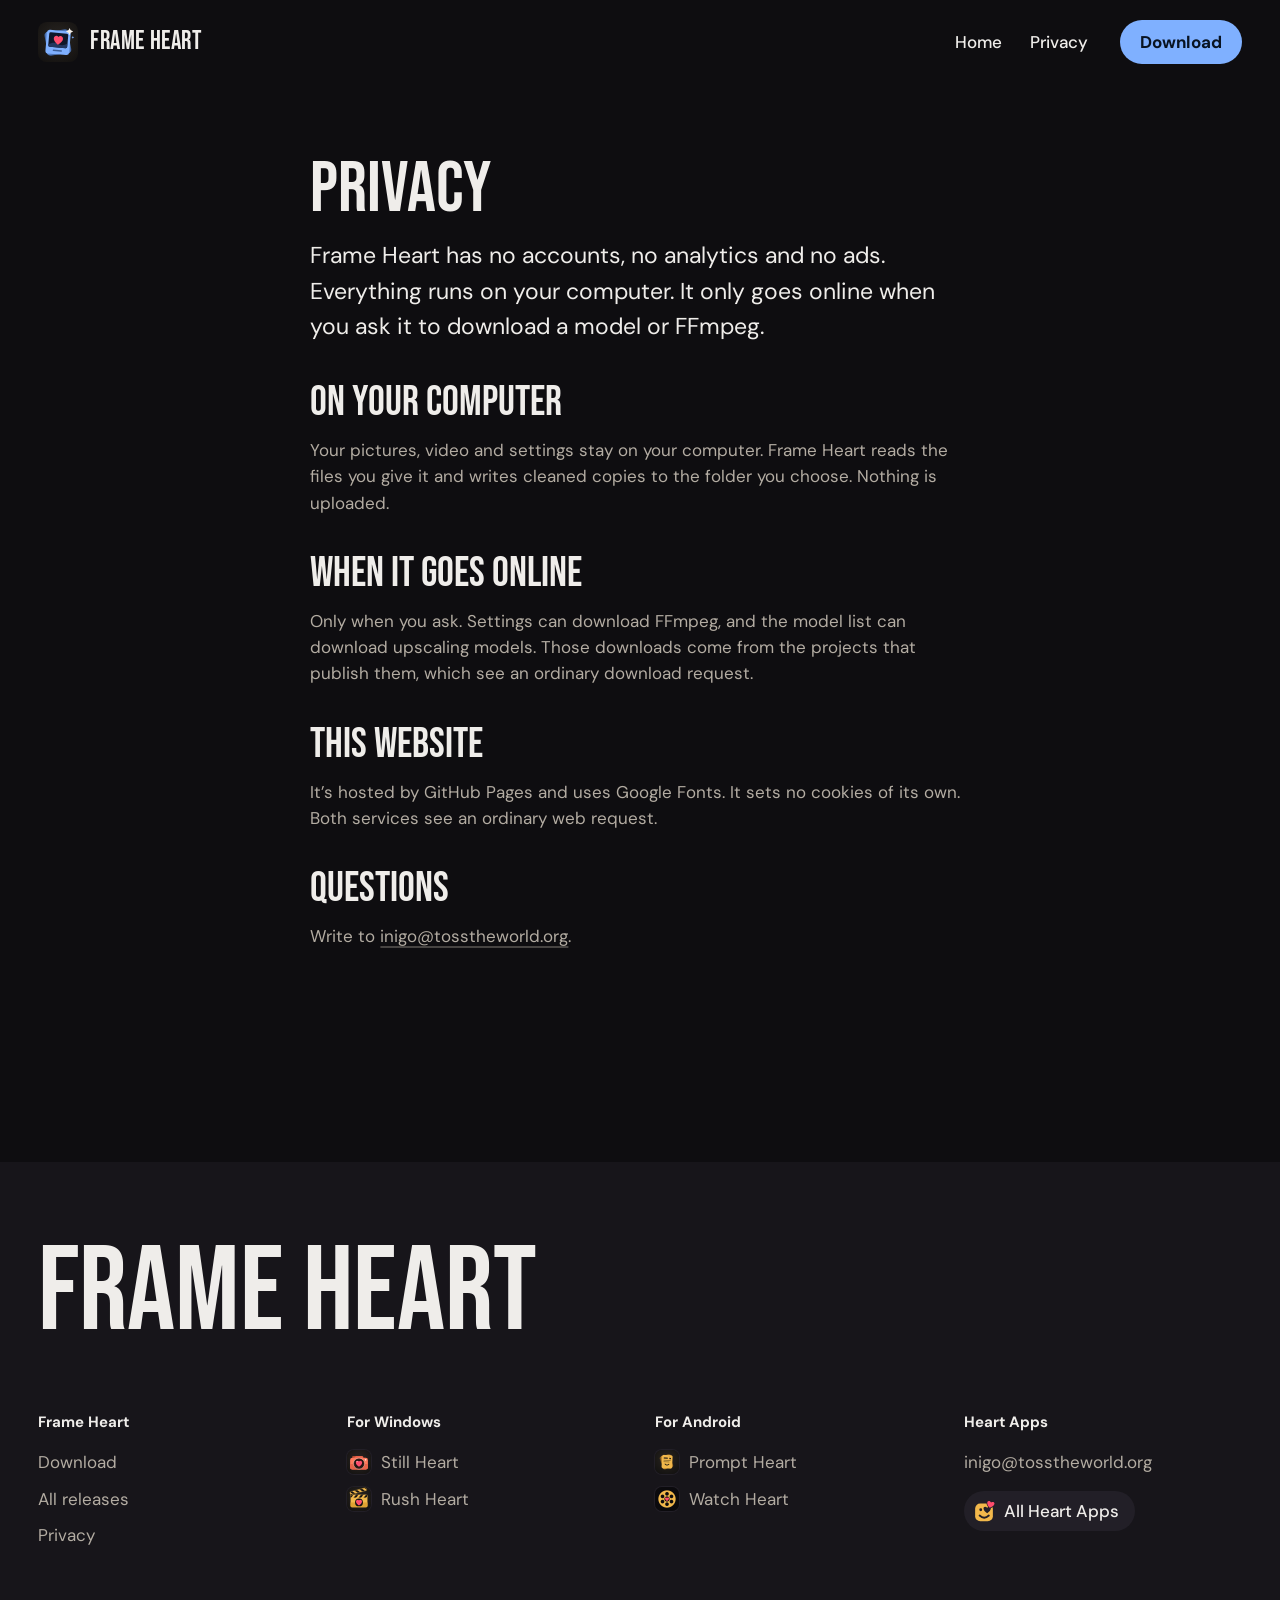
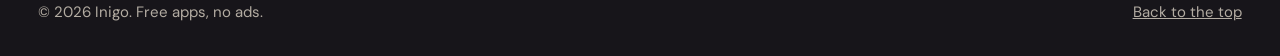
==== privacy.html @ 1614c944 "Frame Heart 1.2.2: laid out like the other Heart Apps" ====
<!doctype html>
<html lang="en">
<head>
  <meta charset="utf-8">
  <meta name="viewport" content="width=device-width, initial-scale=1">
  <title>Privacy · Frame Heart</title>
  <meta name="description" content="Clean corner watermarks off your AI pictures and video. Free for Windows.">
  <meta name="theme-color" content="#0E0D10">
  <meta property="og:title" content="Frame Heart">
  <meta property="og:description" content="Clean corner watermarks off your AI pictures and video. A free Heart App for Windows.">
  <meta property="og:image" content="https://inigo-code.github.io/frame-heart-site/assets/preview.png">
  <meta property="og:image:width" content="1200">
  <meta property="og:image:height" content="630">
  <meta name="twitter:card" content="summary_large_image">
  <link rel="icon" href="assets/frame-heart.svg" type="image/svg+xml">
  <link rel="apple-touch-icon" href="assets/icon-180.png">
  <link rel="preconnect" href="https://fonts.googleapis.com">
  <link rel="preconnect" href="https://fonts.gstatic.com" crossorigin>
  <link href="https://fonts.googleapis.com/css2?family=Bebas+Neue&family=DM+Sans:opsz,wght@9..40,400;9..40,500;9..40,700&display=swap" rel="stylesheet">
  <link rel="stylesheet" href="heart.css">
  <link rel="stylesheet" href="theme.css">
  <script>document.documentElement.classList.add('js')</script>
</head>
<body>
<main id="top">
  <header class="bar wrap">
    <a class="brand" href="index.html" aria-label="Frame Heart, home"><img src="assets/frame-heart.svg" width="40" height="40" alt="">Frame Heart</a>
    <nav aria-label="Pages"><a href="index.html">Home</a><a href="privacy.html" aria-current="page">Privacy</a></nav>
    <a class="button button-small" href="https://github.com/inigo-code/frame-heart-site/releases/latest/download/FrameHeart.exe">Download</a>
  </header>
  <article class="doc wrap">
    <h1 class="h2">Privacy</h1>
    <p class="doc-lede">Frame Heart has no accounts, no analytics and no ads. Everything runs on your computer. It only goes online when you ask it to download a model or FFmpeg.</p>
    <h2 class="h3">On your computer</h2><p>Your pictures, video and settings stay on your computer. Frame Heart reads the files you give it and writes cleaned copies to the folder you choose. Nothing is uploaded.</p><h2 class="h3">When it goes online</h2><p>Only when you ask. Settings can download FFmpeg, and the model list can download upscaling models. Those downloads come from the projects that publish them, which see an ordinary download request.</p>
    <h2 class="h3">This website</h2>
    <p>It’s hosted by GitHub Pages and uses Google Fonts. It sets no cookies of its own. Both services see an ordinary web request.</p>
    <h2 class="h3">Questions</h2>
    <p>Write to <a class="link" href="mailto:inigo@tosstheworld.org?subject=Frame%20Heart%20privacy">inigo@tosstheworld.org</a>.</p>
  </article>
</main>

<footer class="foot">
  <div class="wrap">
    <p class="foot-name" aria-hidden="true">Frame Heart</p>
    <div class="foot-cols">
      <nav aria-label="Frame Heart"><h2>Frame Heart</h2><a href="https://github.com/inigo-code/frame-heart-site/releases/latest/download/FrameHeart.exe">Download</a><a href="https://github.com/inigo-code/frame-heart-site/releases">All releases</a><a href="privacy.html">Privacy</a></nav>
      <nav aria-label="For Windows"><h2>For Windows</h2><a class="to-app" href="https://inigo-code.github.io/still-heart-site/"><img src="assets/still-heart.svg" width="24" height="24" alt="">Still Heart</a><a class="to-app" href="https://inigo-code.github.io/rush-heart-site/"><img src="assets/rush-heart.svg" width="24" height="24" alt="">Rush Heart</a></nav>
      <nav aria-label="For Android"><h2>For Android</h2><a class="to-app" href="https://inigo-code.github.io/prompt-heart-site/"><img src="assets/prompt-heart.png" width="24" height="24" alt="">Prompt Heart</a><a class="to-app" href="https://inigo-code.github.io/watch-heart-site/"><img src="assets/watch-heart.png" width="24" height="24" alt="">Watch Heart</a></nav>
      <nav aria-label="Heart Apps"><h2>Heart Apps</h2><a href="mailto:inigo@tosstheworld.org?subject=Frame%20Heart">inigo@tosstheworld.org</a><a class="to-home" href="https://inigo-code.github.io/"><img src="assets/heart-apps.svg" width="22" height="22" alt="">All Heart Apps</a></nav>
    </div>
    <div class="foot-last"><p>© 2026 Inigo. Free apps, no ads.</p><a href="#top">Back to the top</a></div>
  </div>
</footer>

<script src="heart.js" defer></script>
<script src="site.js" defer></script>
</body>
</html>
---- heart.css ----
/* Heart: the shared layout of the Heart Apps sites. Each site sets its own colours and faces in
   its theme file; everything here reads only the tokens below. */

:root {
  --bg: #0E0D10;
  --surface: #18161B;
  --surface-2: #232026;
  --ink: #EFEDEA;
  --muted: #B3ACA2;
  --accent: #F2B84B;
  --accent-ink: #121110;
  --accent-hover: #F6C76E;
  --field: var(--accent);
  --field-ink: var(--accent-ink);
  --font-display: 'DM Sans', system-ui, sans-serif;
  --font-text: 'DM Sans', system-ui, sans-serif;
  --display-weight: 700;
  --display-track: -0.035em;
  --display-case: none;
  --s-small: 0.9375rem;
  --s-body: 1.0625rem;
  --s-lede: clamp(1.1875rem, 1rem + 0.6vw, 1.4375rem);
  --s-head: clamp(1.5rem, 1.15rem + 1vw, 2rem);
  --s-h2: clamp(2.25rem, 1.4rem + 3vw, 4rem);
  --s-h1: clamp(2.75rem, 1.2rem + 5.6vw, 6.25rem);
  --margin: clamp(1rem, 3vw, 2.5rem);
  --max: 1240px;
  --gap: clamp(1rem, 2.4vw, 2rem);
  --section: clamp(6rem, 11vw, 10rem);
  --radius: 28px;
  --ease-out: cubic-bezier(0.22, 1, 0.36, 1);
}

*, *::before, *::after { box-sizing: border-box; }
html { -webkit-text-size-adjust: 100%; scroll-behavior: smooth; scroll-padding-top: 24px; }
body { margin: 0; background: var(--bg); color: var(--ink); font: 400 var(--s-body)/1.55 var(--font-text); -webkit-font-smoothing: antialiased; text-rendering: optimizeLegibility; }
img { display: block; max-width: 100%; height: auto; }
a { color: inherit; }
h1, h2, h3, p, ul, ol, dl, dd, figure { margin: 0; }
ul, ol { padding: 0; list-style: none; }
button { font: inherit; color: inherit; background: none; border: 0; padding: 0; cursor: pointer; }
:focus-visible { outline: 3px solid var(--accent); outline-offset: 3px; border-radius: 6px; }
::selection { background: var(--accent); color: var(--accent-ink); }
.nums { font-variant-numeric: tabular-nums; }
.visually-hidden { position: absolute; width: 1px; height: 1px; overflow: hidden; clip-path: inset(50%); white-space: nowrap; }

.wrap { width: 100%; max-width: calc(var(--max) + 2 * var(--margin)); margin-inline: auto; padding-inline: var(--margin); }
.section { padding-block: var(--section) 0; }

/* ---------- type ---------- */
.h1, .h2, .h3 { font-family: var(--font-display); font-weight: var(--display-weight); text-transform: var(--display-case); text-wrap: balance; }
.h1 { font-size: var(--s-h1); line-height: 0.98; letter-spacing: var(--display-track); }
.h2 { font-size: var(--s-h2); line-height: 1.04; letter-spacing: calc(var(--display-track) * 0.8); }
.h3 { font-size: var(--s-head); line-height: 1.15; letter-spacing: calc(var(--display-track) * 0.4); }
.lede { font-size: var(--s-lede); line-height: 1.45; max-width: 34ch; }
.soft { color: var(--muted); }
.copy p + p { margin-top: 0.9em; }
.head { display: grid; gap: 20px; max-width: 46rem; margin-bottom: clamp(2.5rem, 5vw, 4rem); }
.head p { font-size: var(--s-lede); line-height: 1.45; max-width: 40ch; }

/* ---------- controls ---------- */
.button { display: inline-flex; align-items: center; justify-content: center; gap: 10px; min-height: 52px; padding: 0 26px; border-radius: 999px; background: var(--accent); color: var(--accent-ink); font-weight: 700; text-decoration: none; transition: transform 140ms var(--ease-out), background-color 180ms ease; }
.button:active { transform: scale(0.96); }
.button-tone { background: var(--surface-2); color: var(--ink); }
.button-small { min-height: 44px; padding: 0 20px; }
.link { text-decoration: underline; text-decoration-thickness: 2px; text-underline-offset: 0.22em; text-decoration-color: color-mix(in srgb, currentColor 35%, transparent); transition: text-decoration-color 180ms ease; }
@media (hover: hover) and (pointer: fine) {
  .button:hover { background: var(--accent-hover); }
  .button-tone:hover { background: color-mix(in srgb, var(--surface-2) 70%, var(--ink) 12%); }
  .link:hover { text-decoration-color: currentColor; }
}
.actions { display: flex; flex-wrap: wrap; align-items: center; gap: 14px 22px; }

/* ---------- the bar ---------- */
.bar { display: flex; align-items: center; gap: 24px; min-height: 84px; }
.brand { display: inline-flex; align-items: center; gap: 12px; font-family: var(--font-display); font-weight: var(--display-weight); font-size: var(--s-body); text-transform: var(--display-case); text-decoration: none; letter-spacing: -0.01em; }
.brand img { width: 40px; height: 40px; border-radius: 11px; }
.bar nav { display: flex; gap: 28px; margin-left: auto; }
.bar nav + .button { margin-left: 8px; }
.bar nav a { text-decoration: none; font-weight: 500; transition: color 180ms ease; }
.bar nav a:hover { color: var(--accent); }

/* ---------- the hero ---------- */
.hero { display: grid; grid-template-columns: minmax(0, 7fr) minmax(0, 5fr); gap: var(--gap); align-items: center; padding-block: clamp(2rem, 6vw, 5rem) 0; }
.hero-text { display: grid; gap: 32px; align-content: center; }
.hero-text .lede { max-width: 30ch; }
.facts { display: flex; flex-wrap: wrap; gap: 6px 22px; color: var(--muted); font-size: var(--s-small); }
.facts li { display: inline-flex; align-items: center; gap: 8px; }
.facts li::before { content: ''; width: 7px; height: 7px; border-radius: 50%; background: var(--accent); }
.hero-media { display: grid; justify-items: center; }

/* A phone: the screen in a plain bezel, a step in tone, no shadow. */
.phone { width: min(100%, 310px); padding: 10px; border-radius: 46px; background: var(--surface-2); }
.phone img { width: 100%; border-radius: 37px; background: var(--surface); }
.hero .phone { width: min(100%, 360px); }

/* ---------- feature rows: words on one side, one screen on the other ---------- */
.rows { display: grid; gap: clamp(4rem, 9vw, 8rem); }
.row { display: grid; grid-template-columns: minmax(0, 1fr) minmax(0, 1fr); gap: var(--gap); align-items: center; }
.row-media { display: grid; justify-items: center; padding-block: clamp(2rem, 4vw, 3.5rem); border-radius: var(--radius); background: var(--surface); }
.row:nth-child(even) .row-media { order: -1; }
.row-text { display: grid; gap: 22px; max-width: 32rem; }
.row:nth-child(odd) .row-text { padding-right: clamp(0px, 3vw, 3rem); }
.row:nth-child(even) .row-text { justify-self: end; }
.ticks { display: grid; gap: 10px; }
.ticks li { position: relative; padding-left: 30px; }
.ticks li::before { content: ''; position: absolute; left: 2px; top: 0.42em; width: 14px; height: 8px; border-left: 2.5px solid var(--accent); border-bottom: 2.5px solid var(--accent); transform: rotate(-45deg); }

/* ---------- everything else: a plain list in columns ---------- */
.more { display: grid; grid-template-columns: repeat(3, minmax(0, 1fr)); gap: 36px var(--gap); padding: clamp(2rem, 3.4vw, 3rem); border-radius: var(--radius); background: var(--surface); }
.more div { display: grid; gap: 6px; align-content: start; }
.more dt { font-weight: 700; }
.more dd { color: var(--muted); }

/* ---------- get it: the one field of colour ---------- */
.get { display: grid; grid-template-columns: minmax(0, 5fr) minmax(0, 7fr); gap: var(--gap); padding: clamp(2rem, 3.4vw, 3rem); border-radius: var(--radius); background: var(--field); color: var(--field-ink); }
.get .head { margin: 0; align-content: start; }
.get .head p { color: inherit; }
.ways { display: grid; gap: 10px; align-content: start; }
.way { display: grid; grid-template-columns: 48px minmax(0, 1fr) auto; gap: 18px; align-items: center; min-height: 84px; padding: 14px 22px 14px 18px; border-radius: 20px; background: color-mix(in srgb, var(--field-ink) 9%, transparent); text-decoration: none; transition: background-color 180ms ease, transform 140ms var(--ease-out); }
.way:active { transform: scale(0.985); }
.way img { width: 48px; height: 48px; border-radius: 12px; }
.way strong { display: block; }
.way span span { display: block; font-size: var(--s-small); opacity: 0.82; }
.way .go { font-weight: 700; white-space: nowrap; }
.way-main { background: var(--field-ink); color: var(--field); }
@media (hover: hover) and (pointer: fine) {
  .way:hover { background: color-mix(in srgb, var(--field-ink) 16%, transparent); }
  .way-main:hover { background: color-mix(in srgb, var(--field-ink) 88%, var(--field)); }
}

/* ---------- questions ---------- */
.faq { display: grid; grid-template-columns: minmax(0, 4fr) minmax(0, 8fr); gap: var(--gap); }
.faq .head { align-content: start; margin: 0; }
.faq-list { display: grid; gap: 8px; }
.faq-list details { border-radius: 18px; background: var(--surface); transition: background-color 180ms ease; }
.faq-list summary { display: flex; justify-content: space-between; align-items: center; gap: 16px; min-height: 64px; padding: 16px 22px; font-weight: 700; cursor: pointer; list-style: none; }
.faq-list summary::-webkit-details-marker { display: none; }
.faq-list summary::after { content: '+'; flex: none; display: grid; place-items: center; width: 32px; height: 32px; border-radius: 50%; background: var(--surface-2); font-weight: 400; font-size: 1.375rem; line-height: 1; transition: transform 240ms var(--ease-out); }
.faq-list details[open] summary::after { transform: rotate(45deg); }
.faq-list details p { padding: 0 22px 20px; max-width: 72ch; }
@media (hover: hover) and (pointer: fine) { .faq-list details:not([open]):hover { background: var(--surface-2); } }

/* ---------- note from the maker ---------- */
.note { display: grid; grid-template-columns: minmax(0, 4fr) minmax(0, 8fr); gap: var(--gap); }
.note .copy { font-size: var(--s-lede); line-height: 1.5; max-width: 40ch; }
.note .actions { margin-top: 28px; }

/* ---------- footer ---------- */
.foot { margin-top: var(--section); padding-block: clamp(3rem, 6vw, 5rem) 32px; background: var(--surface); }
.foot-name { font-family: var(--font-display); font-weight: var(--display-weight); text-transform: var(--display-case); font-size: var(--s-h1); line-height: 0.9; letter-spacing: var(--display-track); white-space: nowrap; }
.foot-cols { display: grid; grid-template-columns: repeat(4, minmax(0, 1fr)); gap: 28px var(--gap); margin-top: clamp(2.5rem, 5vw, 4rem); }
.foot-cols h2 { font-size: var(--s-small); font-weight: 700; margin-bottom: 10px; }
.foot-cols a { display: block; overflow-wrap: anywhere; padding-block: 5px; text-decoration: none; color: var(--muted); transition: color 180ms ease; }
.foot-cols a:hover { color: var(--ink); }
/* Links to the other apps carry their icons. The link home to Heart Apps is a chip, its mark and name on one line. */
.foot-cols .to-app { display: flex; align-items: center; gap: 10px; }
/* The icons are dark tiles; the ring keeps their edge visible on a dark footer. */
.foot-cols .to-app img { flex: none; width: 24px; height: 24px; border-radius: 7px; box-shadow: 0 0 0 1px var(--surface-2); }
.foot-cols .to-home { display: inline-flex; align-items: center; gap: 8px; margin-top: 10px; padding: 7px 16px 7px 10px; border-radius: 999px; background: var(--surface-2); color: var(--ink); font-weight: 500; white-space: nowrap; }
.foot-cols .to-home img { flex: none; width: 22px; height: 22px; }
.foot-last { display: flex; flex-wrap: wrap; justify-content: space-between; gap: 12px; margin-top: 48px; color: var(--muted); font-size: var(--s-small); }

/* ---------- entrance: each part rises once as it arrives; nothing waits on the script ---------- */
.js [data-reveal] { opacity: 0; transform: translateY(24px); transition: opacity 700ms var(--ease-out), transform 700ms var(--ease-out); transition-delay: calc(var(--i, 0) * 80ms); }
.js [data-reveal].is-in { opacity: 1; transform: none; }
.phone img { transition: transform 900ms var(--ease-out); }
.js .phone[data-reveal] img { transform: scale(1.04); }
.js .phone[data-reveal].is-in img { transform: none; }
@media (prefers-reduced-motion: reduce) {
  html { scroll-behavior: auto; }
  .js [data-reveal], .js .phone[data-reveal] img { opacity: 1; transform: none; transition: none; }
  .button, .way { transition: none; }
}

/* ---------- tablet ---------- */
@media (max-width: 960px) {
  .hero { grid-template-columns: minmax(0, 1fr) minmax(0, 0.8fr); }
  .more { grid-template-columns: repeat(2, minmax(0, 1fr)); }
  .get, .faq, .note { grid-template-columns: 1fr; gap: 32px; }
  .foot-cols { grid-template-columns: repeat(2, minmax(0, 1fr)); }
}

/* ---------- phone: its own composition, one column ---------- */
@media (max-width: 680px) {
  .bar { min-height: 68px; gap: 12px; }
  .bar nav { display: none; }
  .bar .button { margin-left: auto; }
  .hero { grid-template-columns: 1fr; gap: 48px; padding-top: 16px; }
  .hero-text { gap: 24px; }
  .hero .phone { width: min(78%, 320px); }
  .row { grid-template-columns: 1fr; gap: 28px; }
  .row .row-media, .row:nth-child(even) .row-media { order: 0; }
  .row:nth-child(even) .row-text { justify-self: start; }
  .row-text { padding: 0 !important; }
  .row .phone { width: min(74%, 290px); }
  .more { grid-template-columns: 1fr; gap: 24px; padding: 28px 22px; }
  .get { padding: 28px 18px; }
  .way { grid-template-columns: 40px minmax(0, 1fr); padding: 14px 16px; }
  .way img { width: 40px; height: 40px; }
  .way .go { display: none; }
  .foot-cols { grid-template-columns: 1fr; }
}
---- theme.css ----
/* Frame Heart: a Heart App for Windows. The layout is heart.css; this adds the colour and the window. */
:root {
  --bg: #0E0D10; --surface: #17151A; --surface-2: #221F27; --ink: #EFEDEA; --muted: #B3ACA2;
  --accent: #7fb0ff; --accent-ink: #081322; --accent-hover: #a2c6ff; --field: #7fb0ff; --field-ink: #081322;
  --font-display: 'Bebas Neue', Impact, 'Arial Narrow', sans-serif;
  --font-text: 'DM Sans', system-ui, -apple-system, 'Segoe UI', Roboto, sans-serif;
  --display-weight: 400; --display-track: 0; --display-case: uppercase;
  --s-h1: clamp(2.5rem, 0.2rem + 9.4vw, 7.5rem);
  --s-h2: clamp(2.75rem, 1.6rem + 3.6vw, 5rem);
  --s-head: clamp(2rem, 1.5rem + 1.4vw, 2.75rem);
}

.brand { font-size: 1.625rem; letter-spacing: 0.02em; }
.brand img { border-radius: 0; }
.h1 { line-height: 0.9; }
.h2, .h3 { line-height: 0.95; }
.way-mark { display: grid; place-items: center; width: 48px; height: 48px; border-radius: 12px; background: var(--field-ink); color: var(--field); font-weight: 700; }

/* The hero: the title across the page, the words and the window below it. */
.hero { grid-template-columns: minmax(0, 4fr) minmax(0, 8fr); align-items: end; }
.hero-text { gap: 40px; }
.hero-side { display: grid; gap: 32px; max-width: 34rem; }
@media (min-width: 961px) {
  .hero { grid-template-rows: auto auto; row-gap: 0; }
  .hero-text { display: contents; }
  .hero h1 { grid-column: 1 / -1; grid-row: 1; margin-bottom: clamp(1.5rem, 3vw, 2.5rem); }
  .hero-side { grid-column: 1; grid-row: 2; align-self: start; padding-top: clamp(1rem, 3vw, 2.5rem); }
  .hero-media { grid-column: 2; grid-row: 2; }
}
.window { overflow: hidden; width: 100%; border-radius: 16px; background: var(--surface-2); box-shadow: 0 30px 80px rgba(0, 0, 0, 0.45); }
.window img { display: block; width: 100%; height: auto; }
.row-media { padding: clamp(1rem, 2.4vw, 2rem); }

/* Sites that take an account, as a plain list */
.import { display: grid; grid-template-columns: minmax(0, 5fr) minmax(0, 7fr); gap: var(--gap); }
.import .head { margin: 0; align-content: start; }
.sources { display: grid; grid-template-columns: repeat(2, minmax(0, 1fr)); gap: 22px 24px; }
.sources strong { display: block; }
.sources span { display: block; color: var(--muted); font-size: var(--s-small); }
.import-after { margin-top: 22px; color: var(--muted); font-size: var(--s-small); }

/* Before and after */
.slider { max-width: 1040px; }
.compare { position: relative; overflow: hidden; border-radius: 18px; aspect-ratio: 3 / 2; background: #000; touch-action: pan-y; }
.compare img { position: absolute; inset: 0; width: 100%; height: 100%; object-fit: cover; }
.compare .before { clip-path: inset(0 calc(100% - var(--pos)) 0 0); }
.compare .line { position: absolute; top: 0; bottom: 0; left: var(--pos); width: 2px; margin-left: -1px; background: #F3EEE7; pointer-events: none; }
.compare .line::after { content: ""; position: absolute; top: 50%; left: 50%; width: 42px; height: 42px; border: 2px solid #F3EEE7; border-radius: 50%; transform: translate(-50%, -50%); background: rgba(14, 13, 16, 0.7); }
.compare .tag { position: absolute; top: 14px; padding: 3px 10px; border-radius: 8px; background: rgba(14, 13, 16, 0.72); font-size: var(--s-small); font-weight: 500; pointer-events: none; }
.compare .tag.left { left: 14px; }
.compare .tag.right { right: 14px; }
.compare input { position: absolute; inset: 0; width: 100%; height: 100%; margin: 0; opacity: 0; cursor: ew-resize; }

.notes { display: grid; gap: 16px; margin-top: 8px; font-size: var(--s-small); }
.notes strong { display: block; }

/* A page of plain words */
.doc { display: grid; gap: 14px; max-width: 46rem; padding-block: clamp(2rem, 6vw, 4.5rem); }
.doc h2 { margin-top: 24px; }
.doc p { color: var(--muted); }
.doc-lede { font-size: var(--s-lede); color: var(--ink) !important; }

@media (max-width: 960px) {
  .hero { grid-template-columns: 1fr; }
  .import { grid-template-columns: 1fr; gap: 32px; }
}
@media (max-width: 680px) {
  .sources { grid-template-columns: 1fr; }
}
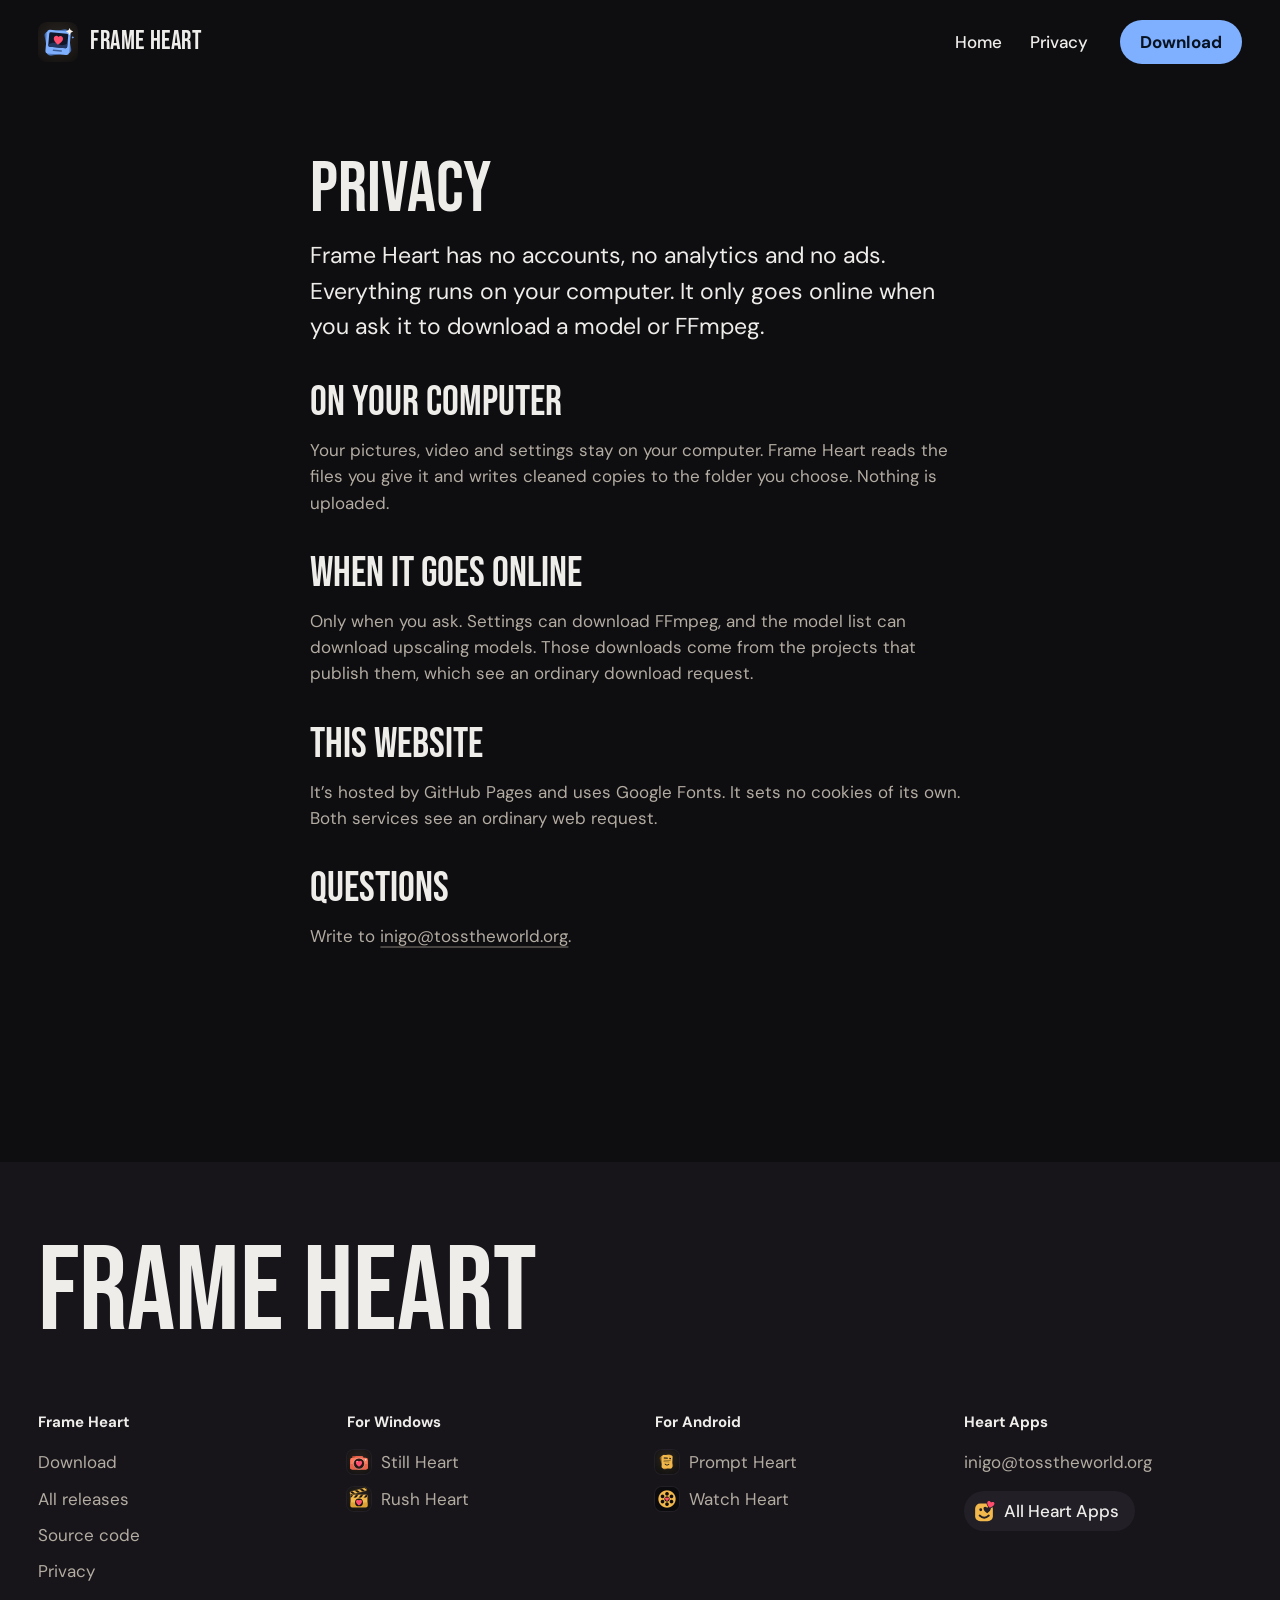
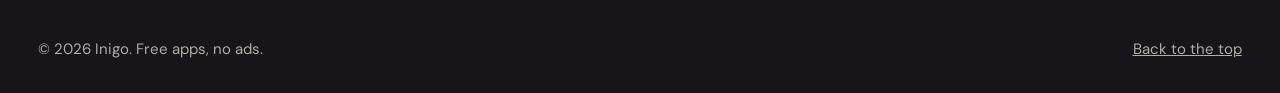
==== commit 7383795a: "Link the source code" ====
--- a/privacy.html
+++ b/privacy.html
@@ -43,7 +43,7 @@
   <div class="wrap">
     <p class="foot-name" aria-hidden="true">Frame Heart</p>
     <div class="foot-cols">
-      <nav aria-label="Frame Heart"><h2>Frame Heart</h2><a href="https://github.com/inigo-code/frame-heart-site/releases/latest/download/FrameHeart.exe">Download</a><a href="https://github.com/inigo-code/frame-heart-site/releases">All releases</a><a href="privacy.html">Privacy</a></nav>
+      <nav aria-label="Frame Heart"><h2>Frame Heart</h2><a href="https://github.com/inigo-code/frame-heart-site/releases/latest/download/FrameHeart.exe">Download</a><a href="https://github.com/inigo-code/frame-heart-site/releases">All releases</a><a href="https://github.com/inigo-code/frame-heart">Source code</a><a href="privacy.html">Privacy</a></nav>
       <nav aria-label="For Windows"><h2>For Windows</h2><a class="to-app" href="https://inigo-code.github.io/still-heart-site/"><img src="assets/still-heart.svg" width="24" height="24" alt="">Still Heart</a><a class="to-app" href="https://inigo-code.github.io/rush-heart-site/"><img src="assets/rush-heart.svg" width="24" height="24" alt="">Rush Heart</a></nav>
       <nav aria-label="For Android"><h2>For Android</h2><a class="to-app" href="https://inigo-code.github.io/prompt-heart-site/"><img src="assets/prompt-heart.png" width="24" height="24" alt="">Prompt Heart</a><a class="to-app" href="https://inigo-code.github.io/watch-heart-site/"><img src="assets/watch-heart.png" width="24" height="24" alt="">Watch Heart</a></nav>
       <nav aria-label="Heart Apps"><h2>Heart Apps</h2><a href="mailto:inigo@tosstheworld.org?subject=Frame%20Heart">inigo@tosstheworld.org</a><a class="to-home" href="https://inigo-code.github.io/"><img src="assets/heart-apps.svg" width="22" height="22" alt="">All Heart Apps</a></nav>
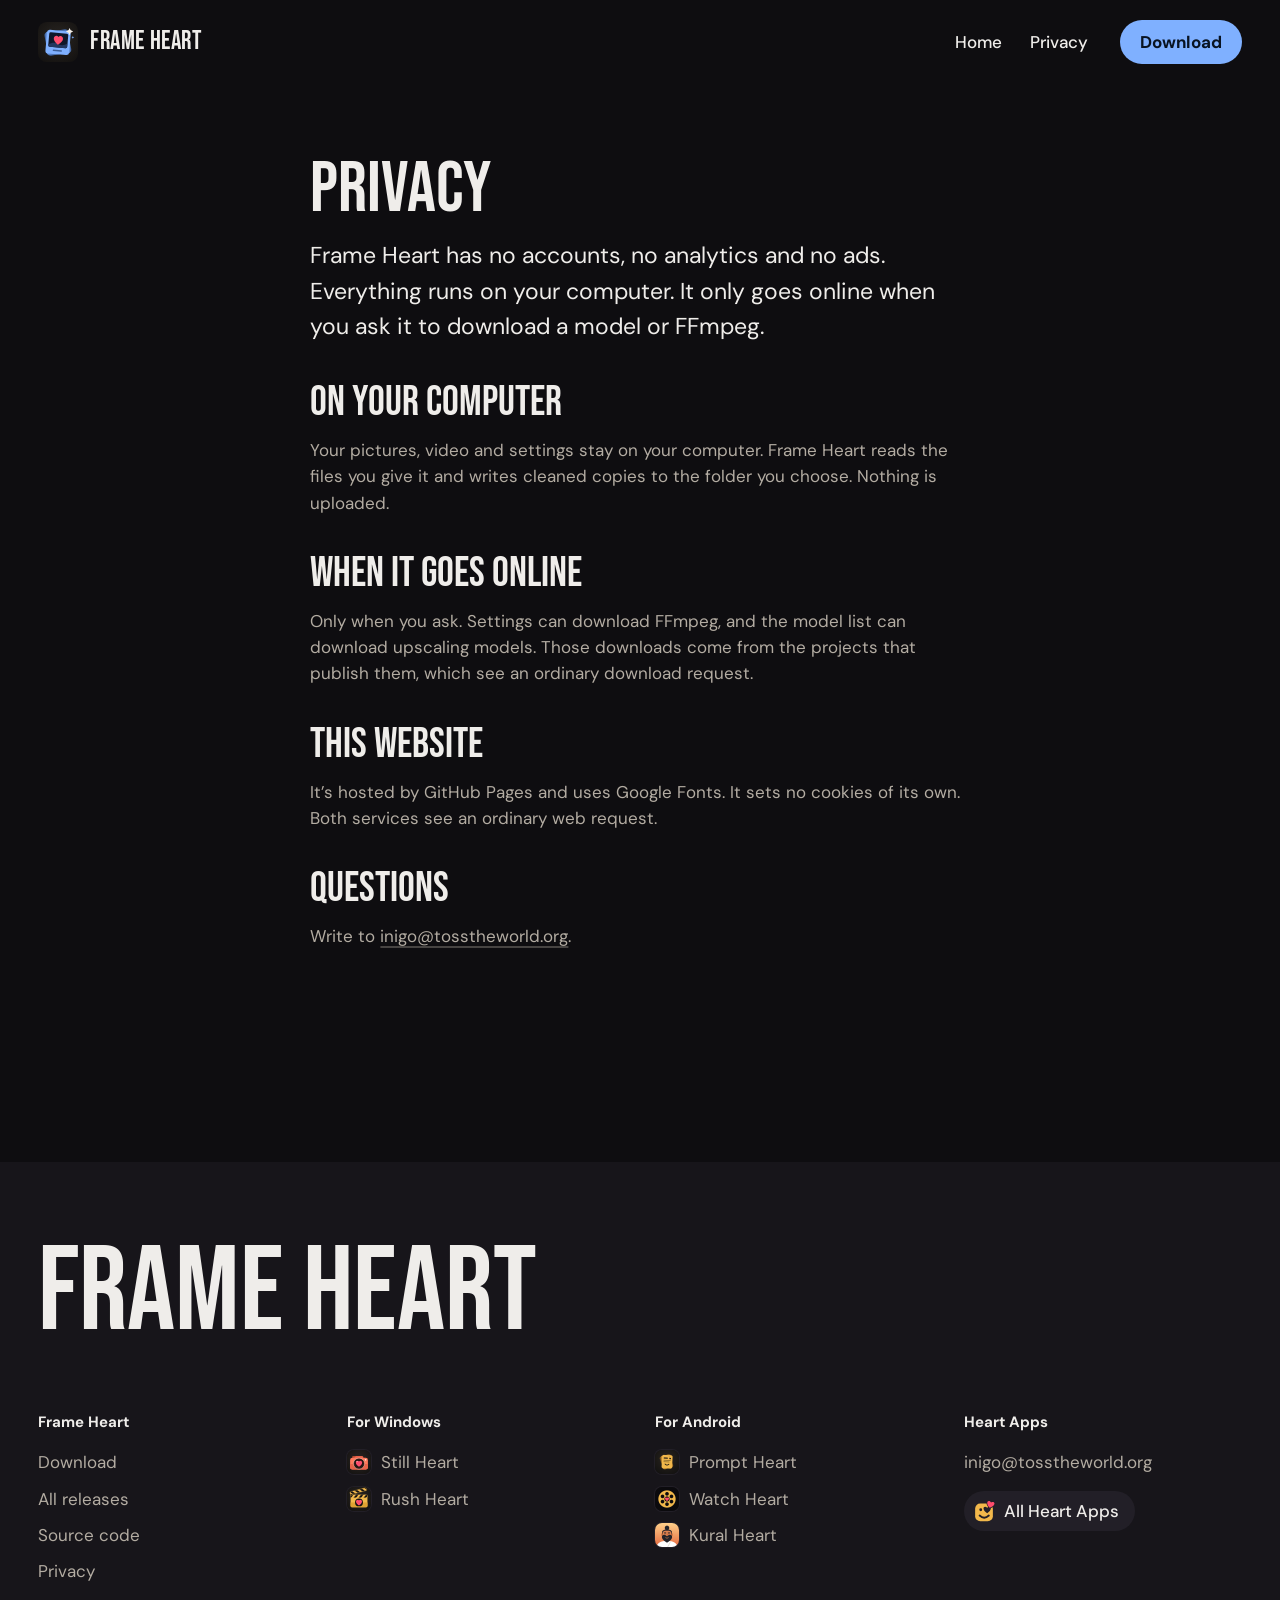
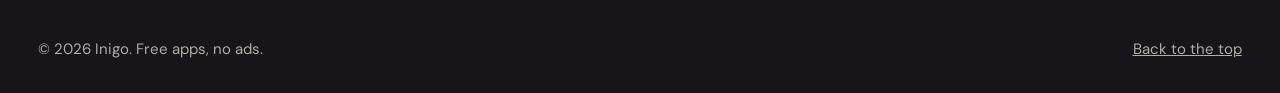
==== commit d3210463: "Link Kural Heart" ====
--- a/privacy.html
+++ b/privacy.html
@@ -45,7 +45,7 @@
     <div class="foot-cols">
       <nav aria-label="Frame Heart"><h2>Frame Heart</h2><a href="https://github.com/inigo-code/frame-heart-site/releases/latest/download/FrameHeart.exe">Download</a><a href="https://github.com/inigo-code/frame-heart-site/releases">All releases</a><a href="https://github.com/inigo-code/frame-heart">Source code</a><a href="privacy.html">Privacy</a></nav>
       <nav aria-label="For Windows"><h2>For Windows</h2><a class="to-app" href="https://inigo-code.github.io/still-heart-site/"><img src="assets/still-heart.svg" width="24" height="24" alt="">Still Heart</a><a class="to-app" href="https://inigo-code.github.io/rush-heart-site/"><img src="assets/rush-heart.svg" width="24" height="24" alt="">Rush Heart</a></nav>
-      <nav aria-label="For Android"><h2>For Android</h2><a class="to-app" href="https://inigo-code.github.io/prompt-heart-site/"><img src="assets/prompt-heart.png" width="24" height="24" alt="">Prompt Heart</a><a class="to-app" href="https://inigo-code.github.io/watch-heart-site/"><img src="assets/watch-heart.png" width="24" height="24" alt="">Watch Heart</a></nav>
+      <nav aria-label="For Android"><h2>For Android</h2><a class="to-app" href="https://inigo-code.github.io/prompt-heart-site/"><img src="assets/prompt-heart.png" width="24" height="24" alt="">Prompt Heart</a><a class="to-app" href="https://inigo-code.github.io/watch-heart-site/"><img src="assets/watch-heart.png" width="24" height="24" alt="">Watch Heart</a><a class="to-app" href="https://inigo-code.github.io/kural-heart-site/"><img src="assets/kural-heart.png" width="24" height="24" alt="">Kural Heart</a></nav>
       <nav aria-label="Heart Apps"><h2>Heart Apps</h2><a href="mailto:inigo@tosstheworld.org?subject=Frame%20Heart">inigo@tosstheworld.org</a><a class="to-home" href="https://inigo-code.github.io/"><img src="assets/heart-apps.svg" width="22" height="22" alt="">All Heart Apps</a></nav>
     </div>
     <div class="foot-last"><p>© 2026 Inigo. Free apps, no ads.</p><a href="#top">Back to the top</a></div>
--- a/theme.css
+++ b/theme.css
@@ -17,19 +17,26 @@
 .way-mark { display: grid; place-items: center; width: 48px; height: 48px; border-radius: 12px; background: var(--field-ink); color: var(--field); font-weight: 700; }
 
 /* The hero: the title across the page, the words and the window below it. */
-.hero { grid-template-columns: minmax(0, 4fr) minmax(0, 8fr); align-items: end; }
-.hero-text { gap: 40px; }
-.hero-side { display: grid; gap: 32px; max-width: 34rem; }
+.hero { grid-template-columns: minmax(0, 1fr); gap: clamp(2rem, 4vw, 3.5rem); }
+.hero-text { gap: clamp(1.5rem, 3vw, 2.5rem); }
+.hero-side { display: grid; gap: 22px 32px; }
 @media (min-width: 961px) {
-  .hero { grid-template-rows: auto auto; row-gap: 0; }
-  .hero-text { display: contents; }
-  .hero h1 { grid-column: 1 / -1; grid-row: 1; margin-bottom: clamp(1.5rem, 3vw, 2.5rem); }
-  .hero-side { grid-column: 1; grid-row: 2; align-self: start; padding-top: clamp(1rem, 3vw, 2.5rem); }
-  .hero-media { grid-column: 2; grid-row: 2; }
+  .hero-side { grid-template-columns: minmax(0, 6fr) minmax(0, 5fr); align-items: start; }
+  .hero-side .lede { max-width: 36ch; }
+  .hero-side .facts { grid-column: 1 / -1; }
 }
 .window { overflow: hidden; width: 100%; border-radius: 16px; background: var(--surface-2); box-shadow: 0 30px 80px rgba(0, 0, 0, 0.45); }
 .window img { display: block; width: 100%; height: auto; }
-.row-media { padding: clamp(1rem, 2.4vw, 2rem); }
+.row { grid-template-columns: minmax(0, 5fr) minmax(0, 7fr); }
+.row:nth-child(even) { grid-template-columns: minmax(0, 7fr) minmax(0, 5fr); }
+.row-media { display: block; padding: 0; background: none; }
+.row-media .compare { width: 100%; aspect-ratio: 3 / 2; }
+
+/* A wall of pictures */
+.wall { display: grid; gap: 10px; margin-top: clamp(1.5rem, 3vw, 2.5rem); }
+.wall-6 { grid-template-columns: repeat(6, minmax(0, 1fr)); }
+.wall-4 { grid-template-columns: repeat(4, minmax(0, 1fr)); }
+.wall img { display: block; width: 100%; height: auto; border-radius: 12px; }
 
 /* Sites that take an account, as a plain list */
 .import { display: grid; grid-template-columns: minmax(0, 5fr) minmax(0, 7fr); gap: var(--gap); }
@@ -61,8 +68,10 @@
 .doc-lede { font-size: var(--s-lede); color: var(--ink) !important; }
 
 @media (max-width: 960px) {
-  .hero { grid-template-columns: 1fr; }
+  .row, .row:nth-child(even) { grid-template-columns: minmax(0, 1fr); }
   .import { grid-template-columns: 1fr; gap: 32px; }
+  .wall-6 { grid-template-columns: repeat(3, minmax(0, 1fr)); }
+  .wall-4 { grid-template-columns: repeat(2, minmax(0, 1fr)); }
 }
 @media (max-width: 680px) {
   .sources { grid-template-columns: 1fr; }
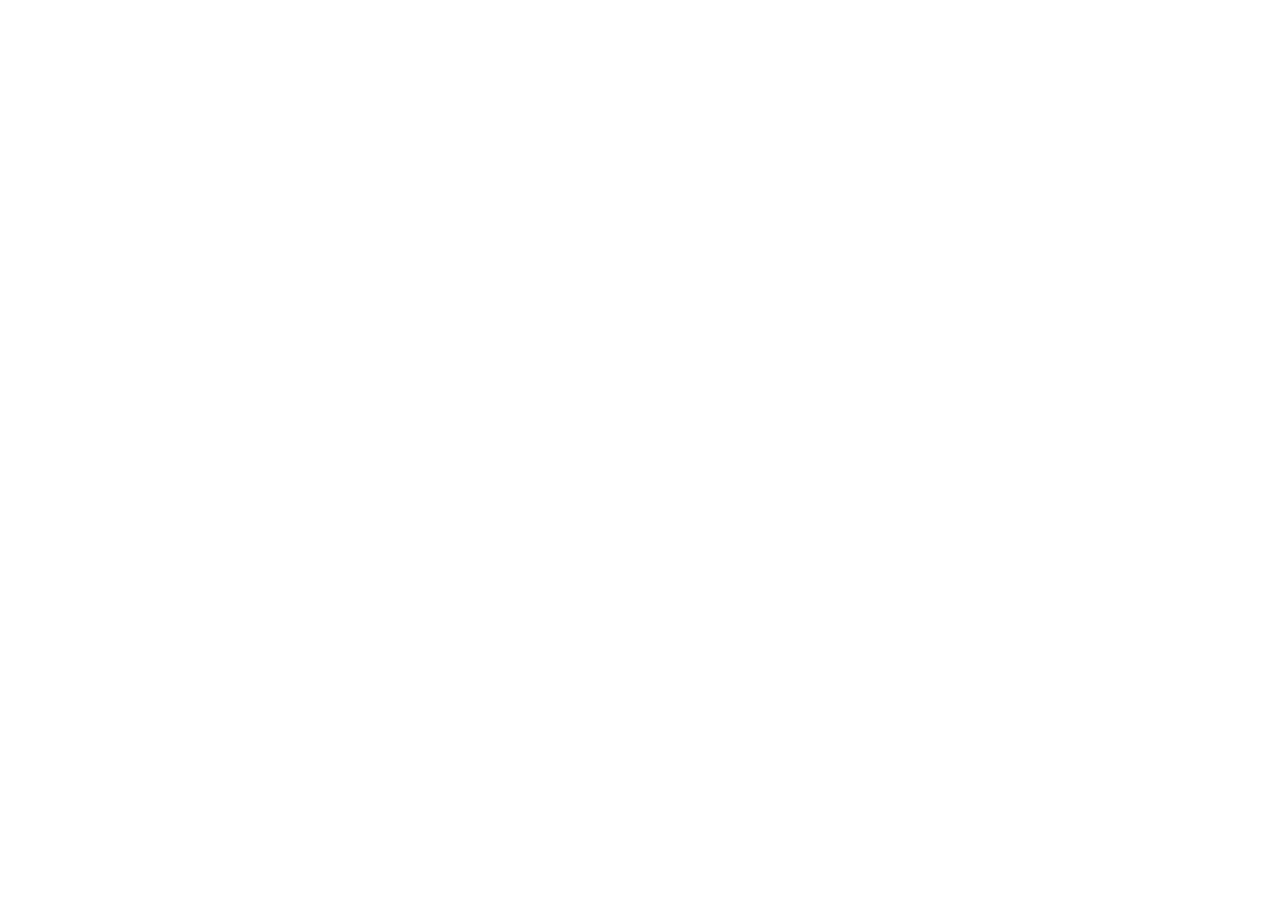
==== commit 57687936: "Redirect to https://heartapps.github.io/ (site f815437)" ====
--- a/privacy.html
+++ b/privacy.html
@@ -1,58 +1,15 @@
 <!doctype html>
 <html lang="en">
 <head>
-  <meta charset="utf-8">
-  <meta name="viewport" content="width=device-width, initial-scale=1">
-  <title>Privacy · Frame Heart</title>
-  <meta name="description" content="Clean corner watermarks off your AI pictures and video. Free for Windows.">
-  <meta name="theme-color" content="#0E0D10">
-  <meta property="og:title" content="Frame Heart">
-  <meta property="og:description" content="Clean corner watermarks off your AI pictures and video. A free Heart App for Windows.">
-  <meta property="og:image" content="https://inigo-code.github.io/frame-heart-site/assets/preview.png">
-  <meta property="og:image:width" content="1200">
-  <meta property="og:image:height" content="630">
-  <meta name="twitter:card" content="summary_large_image">
-  <link rel="icon" href="assets/frame-heart.svg" type="image/svg+xml">
-  <link rel="apple-touch-icon" href="assets/icon-180.png">
-  <link rel="preconnect" href="https://fonts.googleapis.com">
-  <link rel="preconnect" href="https://fonts.gstatic.com" crossorigin>
-  <link href="https://fonts.googleapis.com/css2?family=Bebas+Neue&family=DM+Sans:opsz,wght@9..40,400;9..40,500;9..40,700&display=swap" rel="stylesheet">
-  <link rel="stylesheet" href="heart.css">
-  <link rel="stylesheet" href="theme.css">
-  <script>document.documentElement.classList.add('js')</script>
+<meta charset="utf-8">
+<meta name="viewport" content="width=device-width, initial-scale=1">
+<title>Heart Apps has moved</title>
+<link rel="canonical" href="https://heartapps.github.io/frame-heart/privacy.html">
+<meta http-equiv="refresh" content="0; url=https://heartapps.github.io/frame-heart/privacy.html">
+<script>location.replace("https://heartapps.github.io/frame-heart/privacy.html" + location.search + location.hash)</script>
+<style>body{margin:0;min-height:100vh;display:grid;place-items:center;background:#0E0D10;color:#EFEDEA;font:17px/1.5 system-ui,sans-serif}a{color:#F2B84B}</style>
 </head>
 <body>
-<main id="top">
-  <header class="bar wrap">
-    <a class="brand" href="index.html" aria-label="Frame Heart, home"><img src="assets/frame-heart.svg" width="40" height="40" alt="">Frame Heart</a>
-    <nav aria-label="Pages"><a href="index.html">Home</a><a href="privacy.html" aria-current="page">Privacy</a></nav>
-    <a class="button button-small" href="https://github.com/inigo-code/frame-heart-site/releases/latest/download/FrameHeart.exe">Download</a>
-  </header>
-  <article class="doc wrap">
-    <h1 class="h2">Privacy</h1>
-    <p class="doc-lede">Frame Heart has no accounts, no analytics and no ads. Everything runs on your computer. It only goes online when you ask it to download a model or FFmpeg.</p>
-    <h2 class="h3">On your computer</h2><p>Your pictures, video and settings stay on your computer. Frame Heart reads the files you give it and writes cleaned copies to the folder you choose. Nothing is uploaded.</p><h2 class="h3">When it goes online</h2><p>Only when you ask. Settings can download FFmpeg, and the model list can download upscaling models. Those downloads come from the projects that publish them, which see an ordinary download request.</p>
-    <h2 class="h3">This website</h2>
-    <p>It’s hosted by GitHub Pages and uses Google Fonts. It sets no cookies of its own. Both services see an ordinary web request.</p>
-    <h2 class="h3">Questions</h2>
-    <p>Write to <a class="link" href="mailto:inigo@tosstheworld.org?subject=Frame%20Heart%20privacy">inigo@tosstheworld.org</a>.</p>
-  </article>
-</main>
-
-<footer class="foot">
-  <div class="wrap">
-    <p class="foot-name" aria-hidden="true">Frame Heart</p>
-    <div class="foot-cols">
-      <nav aria-label="Frame Heart"><h2>Frame Heart</h2><a href="https://github.com/inigo-code/frame-heart-site/releases/latest/download/FrameHeart.exe">Download</a><a href="https://github.com/inigo-code/frame-heart-site/releases">All releases</a><a href="https://github.com/inigo-code/frame-heart">Source code</a><a href="privacy.html">Privacy</a></nav>
-      <nav aria-label="For Windows"><h2>For Windows</h2><a class="to-app" href="https://inigo-code.github.io/still-heart-site/"><img src="assets/still-heart.svg" width="24" height="24" alt="">Still Heart</a><a class="to-app" href="https://inigo-code.github.io/rush-heart-site/"><img src="assets/rush-heart.svg" width="24" height="24" alt="">Rush Heart</a></nav>
-      <nav aria-label="For Android"><h2>For Android</h2><a class="to-app" href="https://inigo-code.github.io/prompt-heart-site/"><img src="assets/prompt-heart.png" width="24" height="24" alt="">Prompt Heart</a><a class="to-app" href="https://inigo-code.github.io/watch-heart-site/"><img src="assets/watch-heart.png" width="24" height="24" alt="">Watch Heart</a><a class="to-app" href="https://inigo-code.github.io/kural-heart-site/"><img src="assets/kural-heart.png" width="24" height="24" alt="">Kural Heart</a></nav>
-      <nav aria-label="Heart Apps"><h2>Heart Apps</h2><a href="mailto:inigo@tosstheworld.org?subject=Frame%20Heart">inigo@tosstheworld.org</a><a class="to-home" href="https://inigo-code.github.io/"><img src="assets/heart-apps.svg" width="22" height="22" alt="">All Heart Apps</a></nav>
-    </div>
-    <div class="foot-last"><p>© 2026 Inigo. Free apps, no ads.</p><a href="#top">Back to the top</a></div>
-  </div>
-</footer>
-
-<script src="heart.js" defer></script>
-<script src="site.js" defer></script>
+<p>Heart Apps has a new address: <a href="https://heartapps.github.io/frame-heart/privacy.html">https://heartapps.github.io/frame-heart/privacy.html</a></p>
 </body>
 </html>
